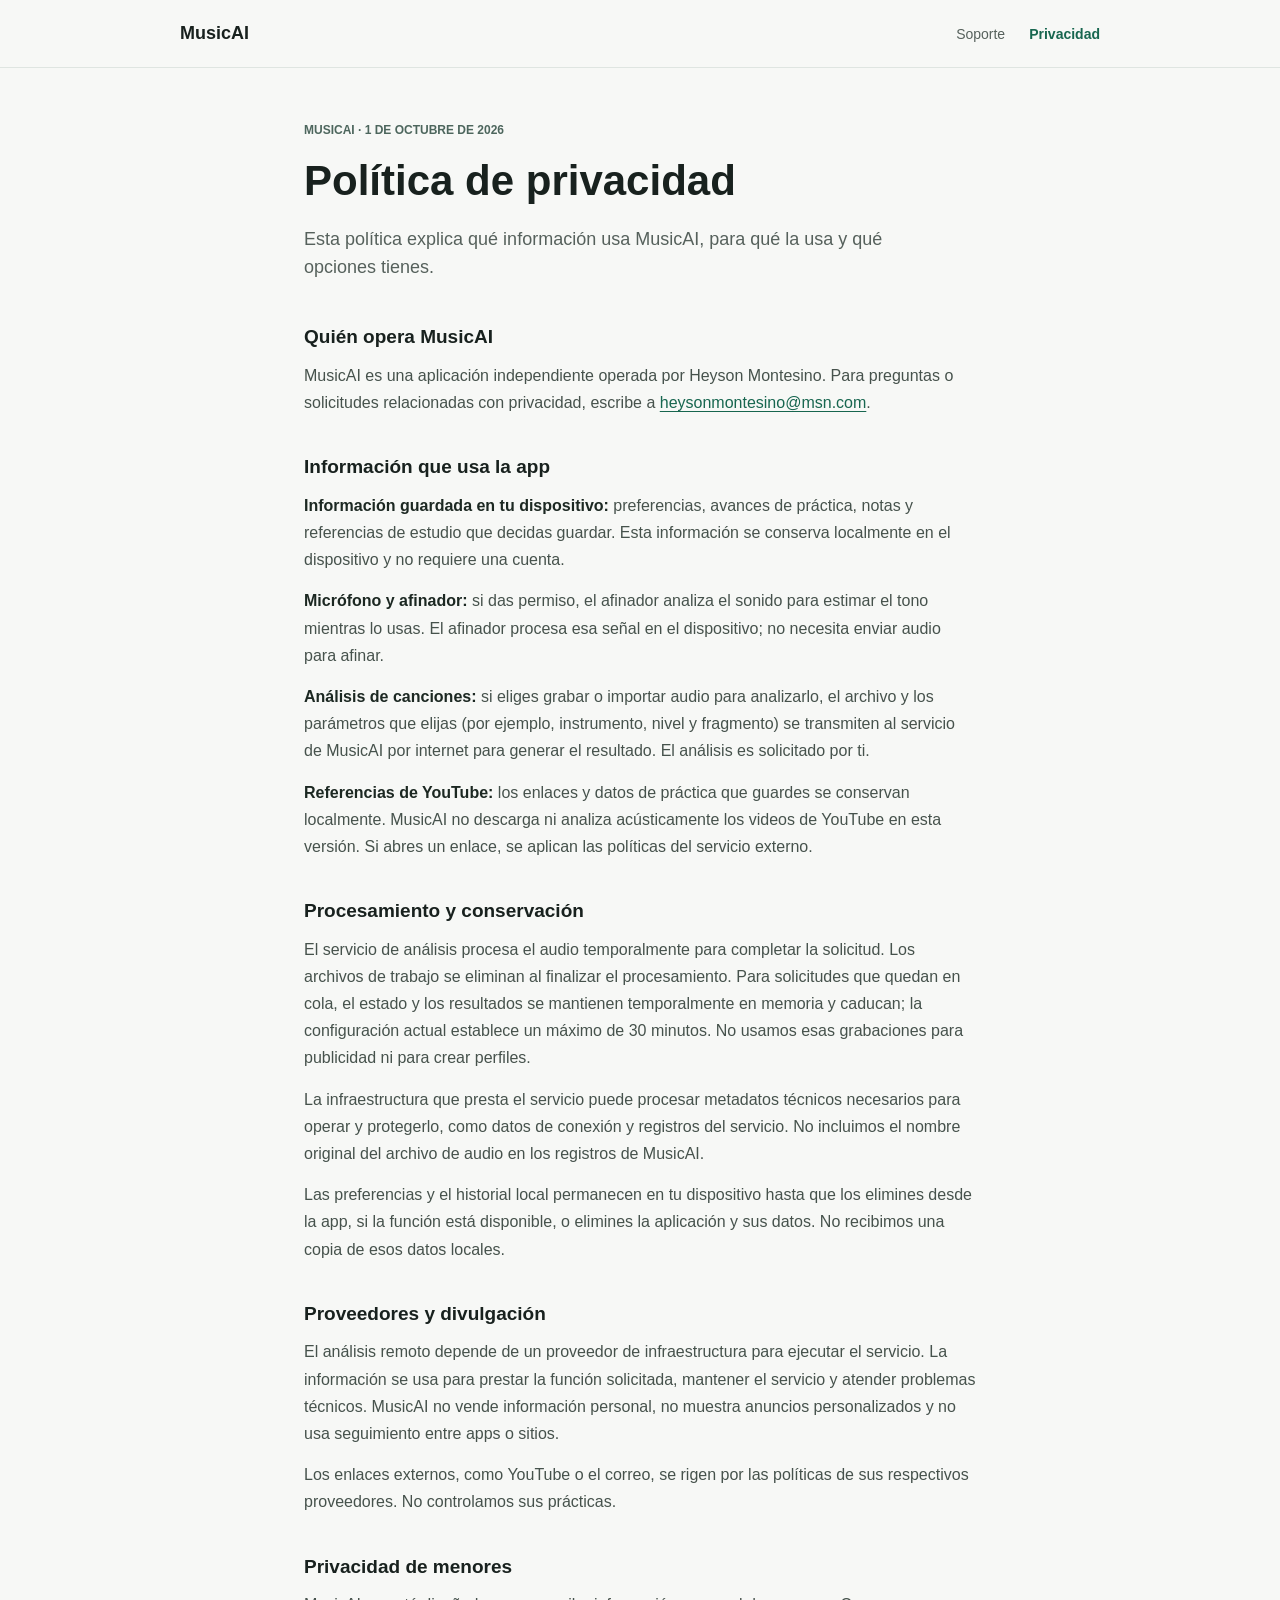
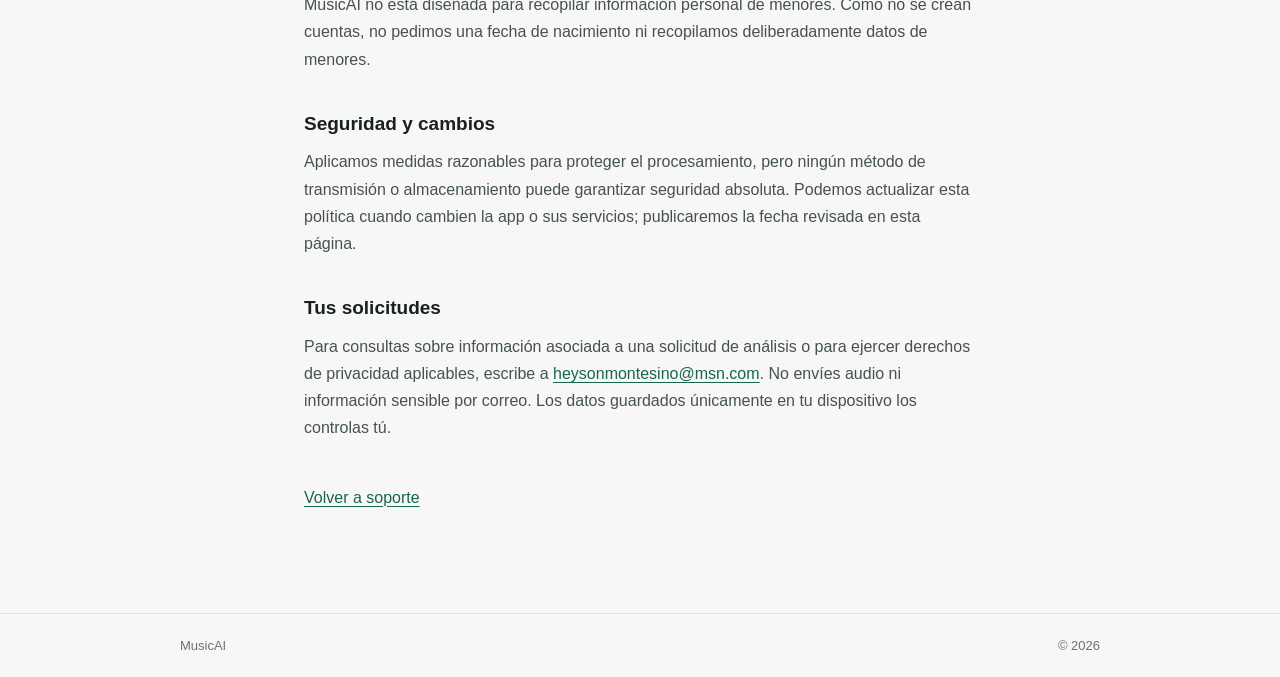
==== privacy.html @ 4dff2845 "Add MusicAI support and privacy site" ====
<!doctype html>
<html lang="es">
  <head>
    <meta charset="utf-8">
    <meta name="viewport" content="width=device-width, initial-scale=1">
    <meta name="description" content="Política de privacidad de MusicAI.">
    <title>Política de privacidad | MusicAI</title>
    <link rel="stylesheet" href="styles.css">
  </head>
  <body>
    <header class="site-header">
      <a class="brand" href="./" aria-label="MusicAI, inicio">MusicAI</a>
      <nav aria-label="Navegación principal">
        <a href="./">Soporte</a>
        <a aria-current="page" href="privacy.html">Privacidad</a>
      </nav>
    </header>
    <main class="policy">
      <p class="eyebrow">MUSICAI · 1 DE OCTUBRE DE 2026</p>
      <h1>Política de privacidad</h1>
      <p class="intro">Esta política explica qué información usa MusicAI, para qué la usa y qué opciones tienes.</p>

      <section>
        <h2>Quién opera MusicAI</h2>
        <p>MusicAI es una aplicación independiente operada por Heyson Montesino. Para preguntas o solicitudes relacionadas con privacidad, escribe a <a href="mailto:heysonmontesino@msn.com">heysonmontesino@msn.com</a>.</p>
      </section>
      <section>
        <h2>Información que usa la app</h2>
        <p><strong>Información guardada en tu dispositivo:</strong> preferencias, avances de práctica, notas y referencias de estudio que decidas guardar. Esta información se conserva localmente en el dispositivo y no requiere una cuenta.</p>
        <p><strong>Micrófono y afinador:</strong> si das permiso, el afinador analiza el sonido para estimar el tono mientras lo usas. El afinador procesa esa señal en el dispositivo; no necesita enviar audio para afinar.</p>
        <p><strong>Análisis de canciones:</strong> si eliges grabar o importar audio para analizarlo, el archivo y los parámetros que elijas (por ejemplo, instrumento, nivel y fragmento) se transmiten al servicio de MusicAI por internet para generar el resultado. El análisis es solicitado por ti.</p>
        <p><strong>Referencias de YouTube:</strong> los enlaces y datos de práctica que guardes se conservan localmente. MusicAI no descarga ni analiza acústicamente los videos de YouTube en esta versión. Si abres un enlace, se aplican las políticas del servicio externo.</p>
      </section>
      <section>
        <h2>Procesamiento y conservación</h2>
        <p>El servicio de análisis procesa el audio temporalmente para completar la solicitud. Los archivos de trabajo se eliminan al finalizar el procesamiento. Para solicitudes que quedan en cola, el estado y los resultados se mantienen temporalmente en memoria y caducan; la configuración actual establece un máximo de 30 minutos. No usamos esas grabaciones para publicidad ni para crear perfiles.</p>
        <p>La infraestructura que presta el servicio puede procesar metadatos técnicos necesarios para operar y protegerlo, como datos de conexión y registros del servicio. No incluimos el nombre original del archivo de audio en los registros de MusicAI.</p>
        <p>Las preferencias y el historial local permanecen en tu dispositivo hasta que los elimines desde la app, si la función está disponible, o elimines la aplicación y sus datos. No recibimos una copia de esos datos locales.</p>
      </section>
      <section>
        <h2>Proveedores y divulgación</h2>
        <p>El análisis remoto depende de un proveedor de infraestructura para ejecutar el servicio. La información se usa para prestar la función solicitada, mantener el servicio y atender problemas técnicos. MusicAI no vende información personal, no muestra anuncios personalizados y no usa seguimiento entre apps o sitios.</p>
        <p>Los enlaces externos, como YouTube o el correo, se rigen por las políticas de sus respectivos proveedores. No controlamos sus prácticas.</p>
      </section>
      <section>
        <h2>Privacidad de menores</h2>
        <p>MusicAI no está diseñada para recopilar información personal de menores. Como no se crean cuentas, no pedimos una fecha de nacimiento ni recopilamos deliberadamente datos de menores.</p>
      </section>
      <section>
        <h2>Seguridad y cambios</h2>
        <p>Aplicamos medidas razonables para proteger el procesamiento, pero ningún método de transmisión o almacenamiento puede garantizar seguridad absoluta. Podemos actualizar esta política cuando cambien la app o sus servicios; publicaremos la fecha revisada en esta página.</p>
      </section>
      <section>
        <h2>Tus solicitudes</h2>
        <p>Para consultas sobre información asociada a una solicitud de análisis o para ejercer derechos de privacidad aplicables, escribe a <a href="mailto:heysonmontesino@msn.com">heysonmontesino@msn.com</a>. No envíes audio ni información sensible por correo. Los datos guardados únicamente en tu dispositivo los controlas tú.</p>
      </section>
      <p class="back-link"><a href="./">Volver a soporte</a></p>
    </main>
    <footer><span>MusicAI</span><span>© 2026</span></footer>
  </body>
</html>
---- styles.css ----
:root {
  color-scheme: light;
  font-family: -apple-system, BlinkMacSystemFont, "Segoe UI", sans-serif;
  color: #18211e;
  background: #f7f8f6;
  font-synthesis: none;
  text-rendering: optimizeLegibility;
}

* { box-sizing: border-box; }

body { margin: 0; min-width: 320px; }

a { color: #17664f; text-underline-offset: 3px; }
a:hover { color: #104a39; }

.site-header, footer {
  min-height: 68px;
  padding: 0 max(24px, calc((100vw - 920px) / 2));
  display: flex;
  align-items: center;
  justify-content: space-between;
  border-bottom: 1px solid #dfe5e1;
}

.brand { color: #18211e; font-size: 18px; font-weight: 750; text-decoration: none; }
nav { display: flex; gap: 24px; }
nav a { color: #56615c; font-size: 14px; text-decoration: none; }
nav a[aria-current="page"] { color: #17664f; font-weight: 650; }

main { max-width: 720px; margin: 0 auto; padding: 72px 24px 88px; }
.policy { padding-top: 52px; }
.eyebrow { margin: 0 0 18px; color: #4d665d; font-size: 12px; font-weight: 700; }
h1 { max-width: 640px; margin: 0; font-size: 42px; line-height: 1.1; font-weight: 680; }
.intro { max-width: 610px; margin: 20px 0 28px; color: #56615c; font-size: 18px; line-height: 1.6; }
.contact { display: inline-block; margin: 2px 0 24px; font-size: 17px; font-weight: 650; }
section { margin-top: 38px; }
h2 { margin: 0 0 12px; font-size: 19px; line-height: 1.35; }
p { margin: 0 0 14px; color: #46524c; font-size: 16px; line-height: 1.7; }
strong { color: #1c2822; }
.policy .intro { margin-bottom: 42px; }
.back-link { margin-top: 42px; }
footer { min-height: 64px; border-top: 1px solid #dfe5e1; border-bottom: 0; color: #69756f; font-size: 13px; }

@media (max-width: 600px) {
  .site-header { min-height: 60px; }
  nav { gap: 16px; }
  main { padding: 52px 22px 68px; }
  .policy { padding-top: 38px; }
  h1 { font-size: 34px; }
  .intro { font-size: 17px; }
  p { font-size: 15px; }
}
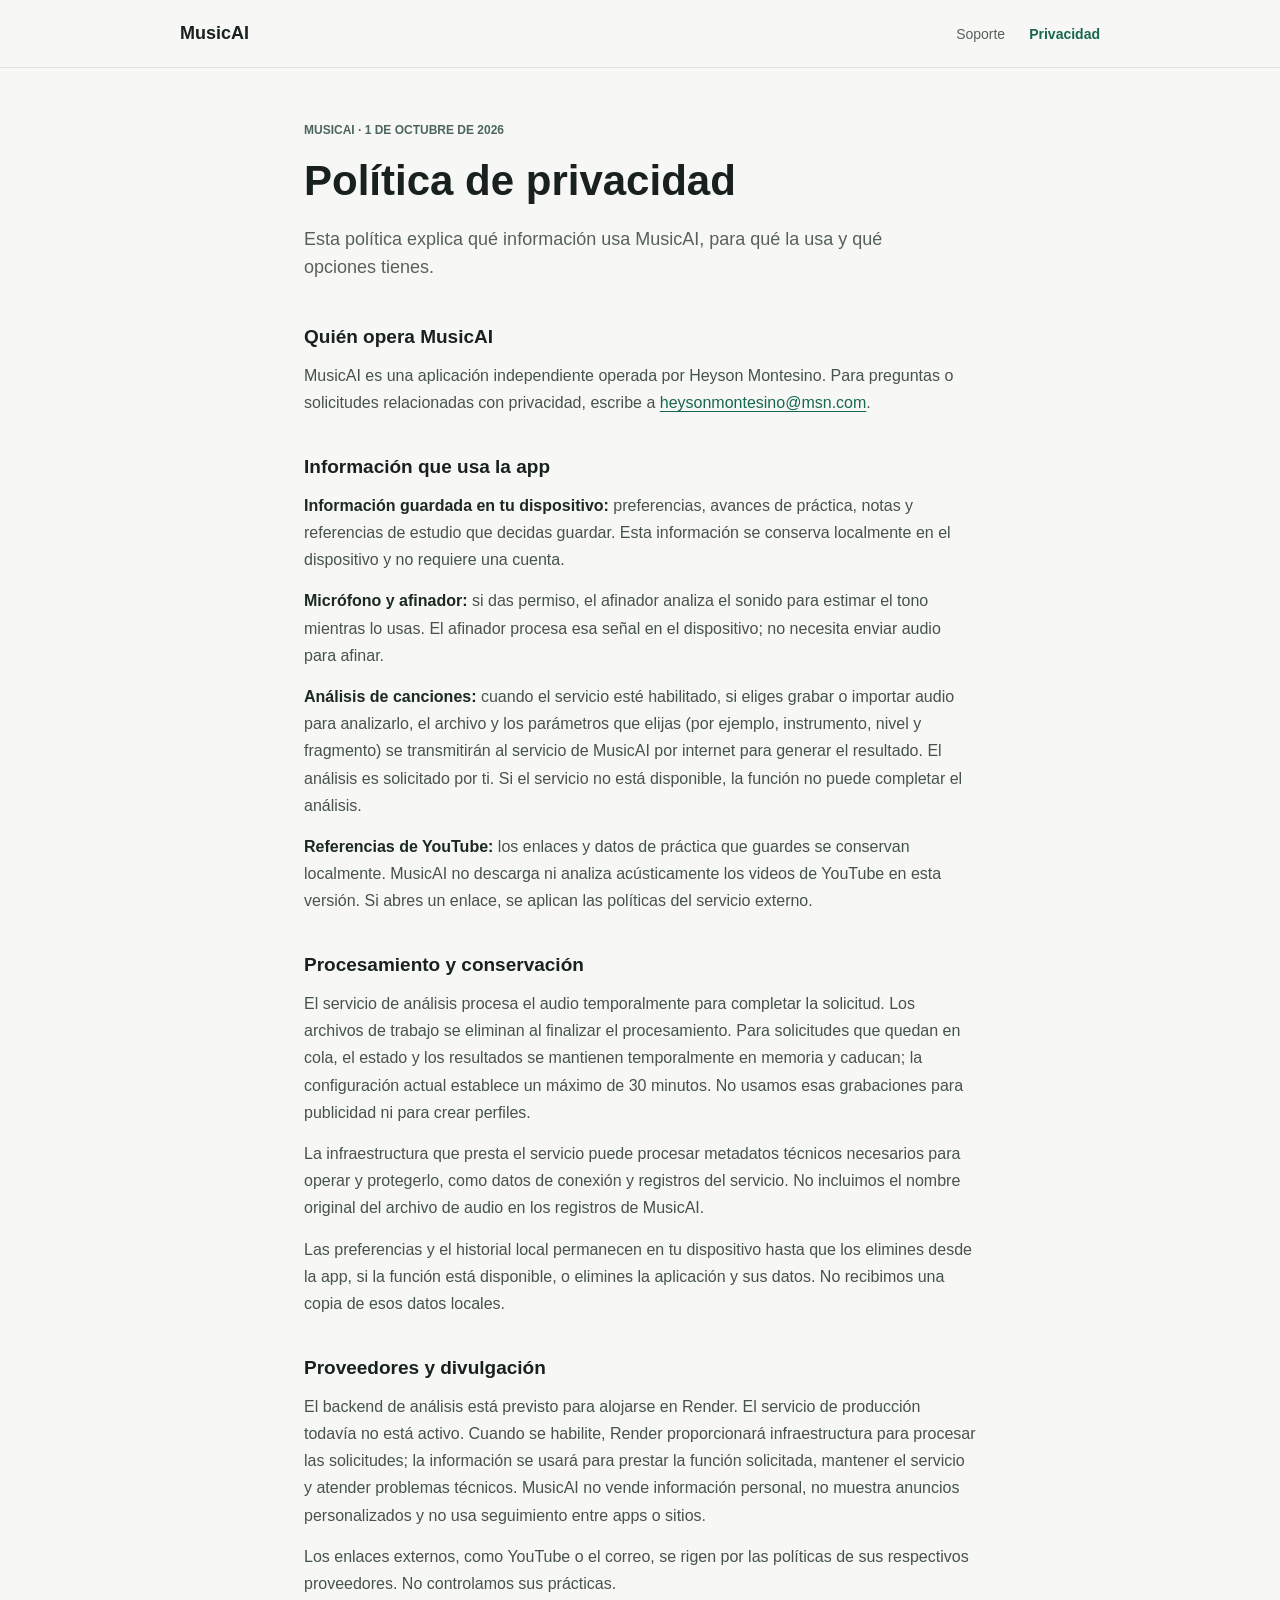
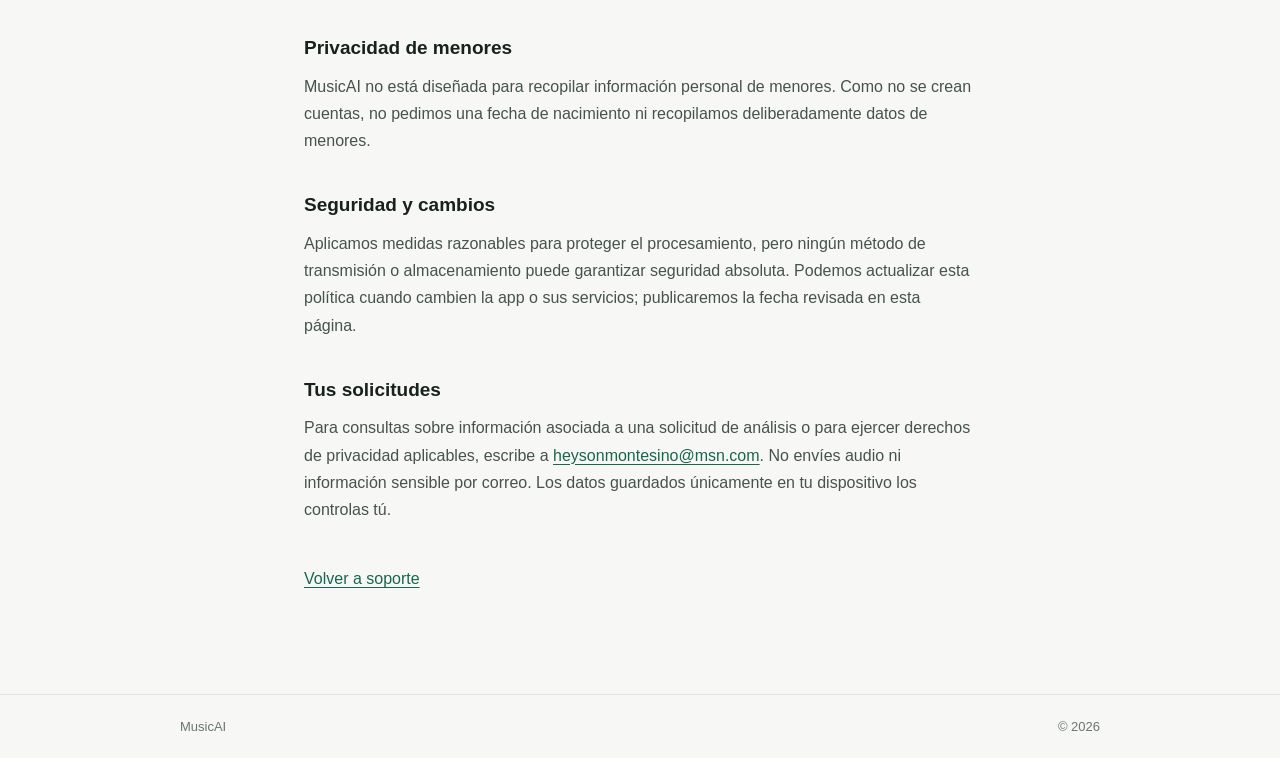
==== commit 46e30004: "Clarify backend availability in privacy policy" ====
--- a/privacy.html
+++ b/privacy.html
@@ -28,7 +28,7 @@
         <h2>Información que usa la app</h2>
         <p><strong>Información guardada en tu dispositivo:</strong> preferencias, avances de práctica, notas y referencias de estudio que decidas guardar. Esta información se conserva localmente en el dispositivo y no requiere una cuenta.</p>
         <p><strong>Micrófono y afinador:</strong> si das permiso, el afinador analiza el sonido para estimar el tono mientras lo usas. El afinador procesa esa señal en el dispositivo; no necesita enviar audio para afinar.</p>
-        <p><strong>Análisis de canciones:</strong> si eliges grabar o importar audio para analizarlo, el archivo y los parámetros que elijas (por ejemplo, instrumento, nivel y fragmento) se transmiten al servicio de MusicAI por internet para generar el resultado. El análisis es solicitado por ti.</p>
+        <p><strong>Análisis de canciones:</strong> cuando el servicio esté habilitado, si eliges grabar o importar audio para analizarlo, el archivo y los parámetros que elijas (por ejemplo, instrumento, nivel y fragmento) se transmitirán al servicio de MusicAI por internet para generar el resultado. El análisis es solicitado por ti. Si el servicio no está disponible, la función no puede completar el análisis.</p>
         <p><strong>Referencias de YouTube:</strong> los enlaces y datos de práctica que guardes se conservan localmente. MusicAI no descarga ni analiza acústicamente los videos de YouTube en esta versión. Si abres un enlace, se aplican las políticas del servicio externo.</p>
       </section>
       <section>
@@ -39,7 +39,7 @@
       </section>
       <section>
         <h2>Proveedores y divulgación</h2>
-        <p>El análisis remoto depende de un proveedor de infraestructura para ejecutar el servicio. La información se usa para prestar la función solicitada, mantener el servicio y atender problemas técnicos. MusicAI no vende información personal, no muestra anuncios personalizados y no usa seguimiento entre apps o sitios.</p>
+        <p>El backend de análisis está previsto para alojarse en Render. El servicio de producción todavía no está activo. Cuando se habilite, Render proporcionará infraestructura para procesar las solicitudes; la información se usará para prestar la función solicitada, mantener el servicio y atender problemas técnicos. MusicAI no vende información personal, no muestra anuncios personalizados y no usa seguimiento entre apps o sitios.</p>
         <p>Los enlaces externos, como YouTube o el correo, se rigen por las políticas de sus respectivos proveedores. No controlamos sus prácticas.</p>
       </section>
       <section>
